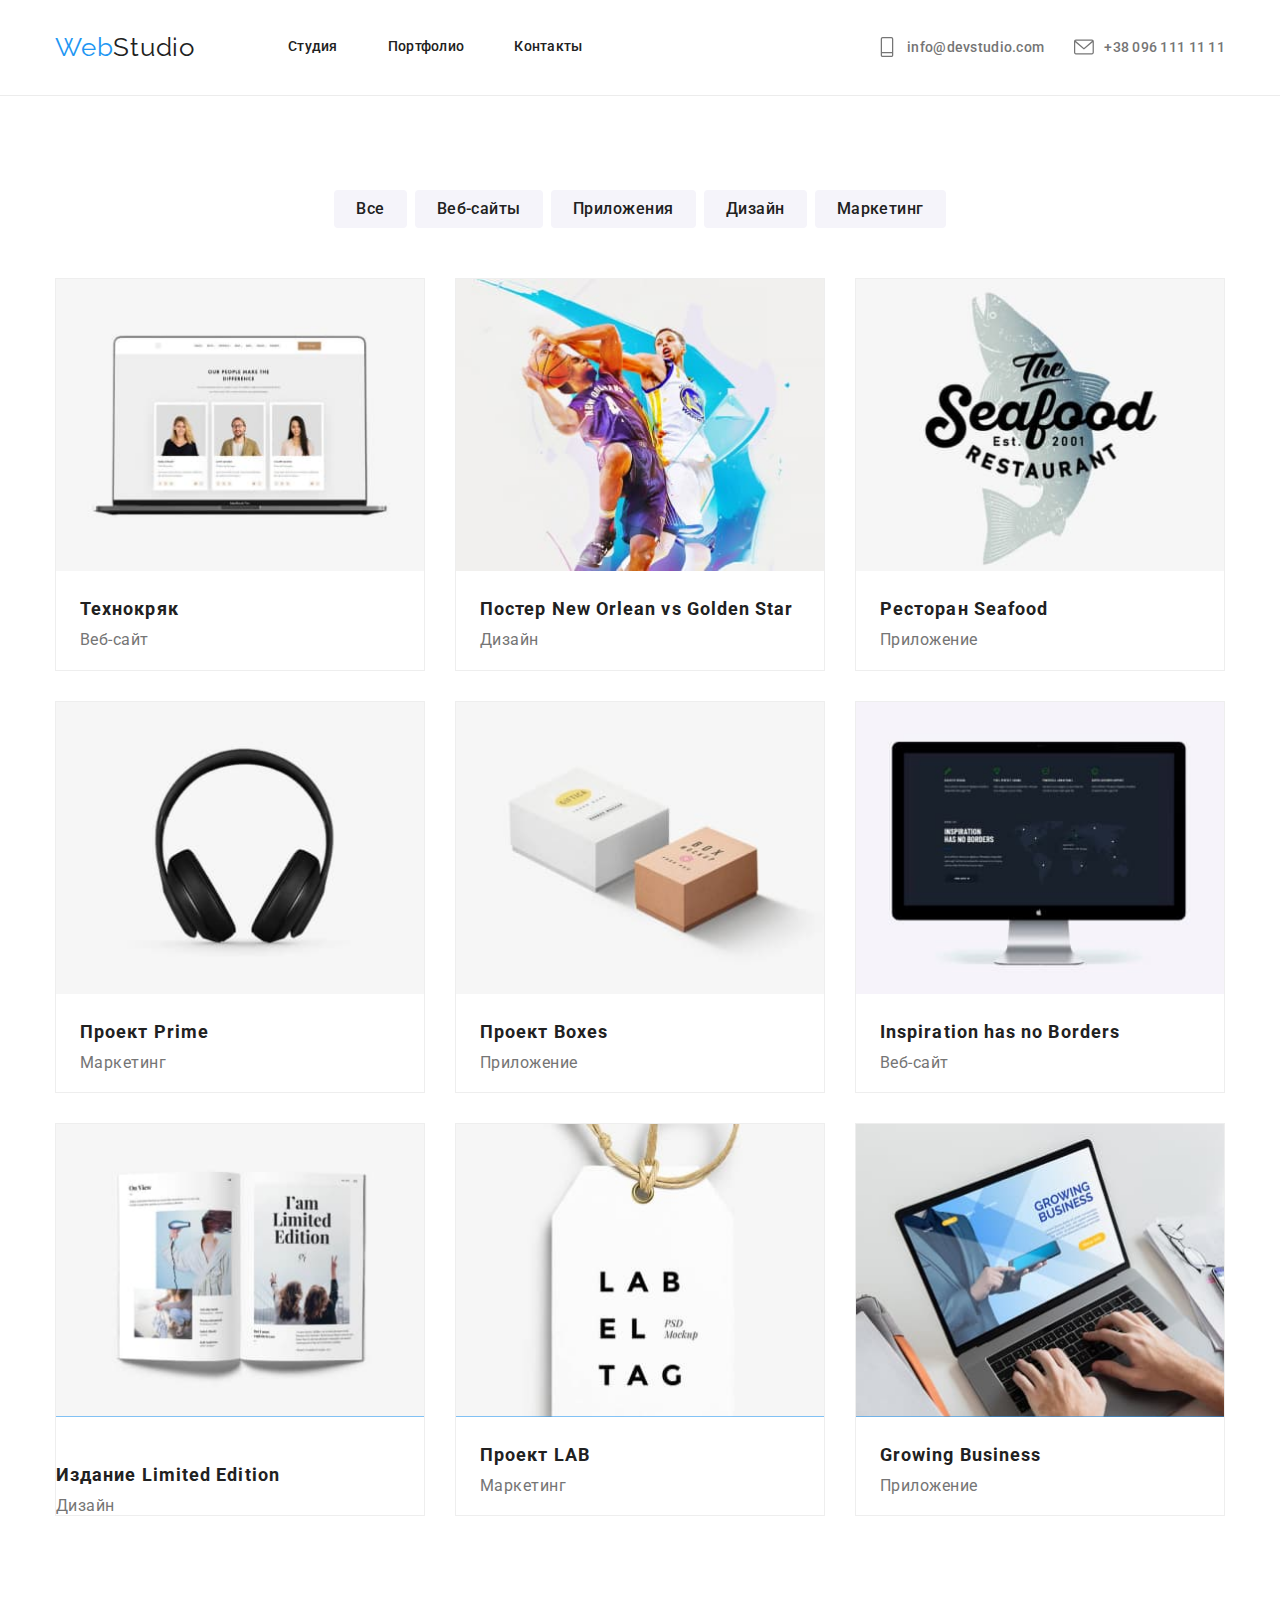
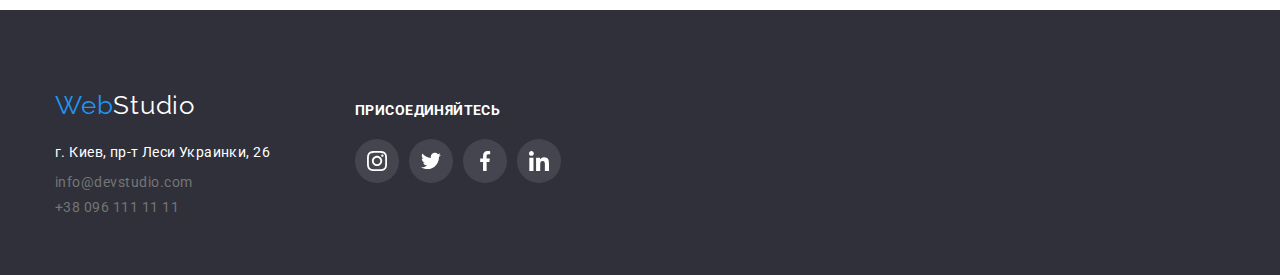
==== portfolio.html @ 508f3e8d "исправляет косяк" ====
<!DOCTYPE html>
<html lang="ru">
  <head>
    <meta charset="UTF-8" />
    <meta name="viewport" content="width=device-width, initial-scale=1.0" />
    <title>Portfolio</title>
    <link
      href="https://fonts.googleapis.com/css2?family=Raleway:wght@700&family=Roboto:wght@400;500;700;900&display=swap"
      rel="stylesheet"
    />
    <link
      rel="stylesheet"
      href="https://cdnjs.cloudflare.com/ajax/libs/modern-normalize/1.0.0/modern-normalize.min.css"
    />

    <link rel="stylesheet" href="./css/styles.css" />
  </head>
  <body>
    <header class="header">
      <div class="container">
        <div class="header-flex">
          <nav class="nav">
            <a href="index.html" class="logo nav-item"><span class="accent">Web</span>Studio</a>
            <ul class="nav-item">
              <li class="nav-link current"><a href="index.html">Студия</a></li>
              <li class="nav-link"><a href="portfolio.html">Портфолио</a></li>
              <li class="nav-link"><a href="">Контакты</a></li>
            </ul>
          </nav>
          <ul class="contacts">
            <li class="contacts-item">
              <svg class="contacts-svg">
                <use href="./images/sprite.svg#icon-phone-icon"></use>
              </svg>
              <a href="mailto:info@devstudio.com">info@devstudio.com</a>
            </li>
            <li class="contacts-item">
              <svg class="contacts-svg">
                <use href="./images/sprite.svg#icon-envelope-icon"></use>
              </svg>
              <a href="tel:+380961111111">+38 096 111 11 11</a>
            </li>
          </ul>
        </div>
      </div>
    </header>
    <main>
      <section class="gallery-sect">
        <div class="container">
          <h1 class="visually-hidden">Галлерея</h1>
          <div class="gallery-menu">
            <a href="#" class="gallery-btn">Все</a>
            <a href="#" class="gallery-btn">Веб-сайты</a>
            <a href="#" class="gallery-btn">Приложения</a>
            <a href="#" class="gallery-btn">Дизайн</a>
            <a href="#" class="gallery-btn">Маркетинг</a>
          </div>
          <ul class="gallery">
            <li class="gallery-item">
              <a href="#">
                <div class="overlay-box">
                  <img src="./images/technokryak.jpg" alt="" />
                  <p class="overlay">
                    Технокряк это современная площадка распространения коронавируса. Компании используют эту платформу
                    для цифрового шпионажа и атак на защищённые сервера конкурентов.
                  </p>
                </div>
                <div class="gallery-item-description">
                  <h2 class="title">Технокряк</h2>
                  <p class="description">Веб-сайт</p>
                </div>
              </a>
            </li>
            <li class="gallery-item">
              <a href="#">
                <div class="overlay-box">
                  <img src="./images/neworlean.jpg" alt="" />
                  <p class="overlay">
                    Технокряк это современная площадка распространения коронавируса. Компании используют эту платформу
                    для цифрового шпионажа и атак на защищённые сервера конкурентов.
                  </p>
                </div>
                <div class="gallery-item-description">
                  <h2 class="title">Постер New Orlean vs Golden Star</h2>
                  <p>Дизайн</p>
                </div>
              </a>
            </li>
            <li class="gallery-item">
              <a href="#">
                <div class="overlay-box">
                  <img src="./images/seafood.jpg" alt="" />
                  <p class="overlay">
                    Технокряк это современная площадка распространения коронавируса. Компании используют эту платформу
                    для цифрового шпионажа и атак на защищённые сервера конкурентов.
                  </p>
                </div>
                <div class="gallery-item-description">
                  <h2 class="title">Ресторан Seafood</h2>
                  <p>Приложение</p>
                </div>
              </a>
            </li>
            <li class="gallery-item">
              <a href="#">
                <div class="overlay-box">
                  <img src="./images/prime.jpg" alt="" />
                  <p class="overlay">
                    Технокряк это современная площадка распространения коронавируса. Компании используют эту платформу
                    для цифрового шпионажа и атак на защищённые сервера конкурентов.
                  </p>
                </div>

                <div class="gallery-item-description">
                  <h2 class="title">Проект Prime</h2>
                  <p>Маркетинг</p>
                </div>
              </a>
            </li>
            <li class="gallery-item">
              <a href="#">
                <div class="overlay-box">
                  <img src="./images/boxes.jpg" alt="" />
                  <p class="overlay">
                    Технокряк это современная площадка распространения коронавируса. Компании используют эту платформу
                    для цифрового шпионажа и атак на защищённые сервера конкурентов.
                  </p>
                </div>
                <div class="gallery-item-description">
                  <h2 class="title">Проект Boxes</h2>
                  <p>Приложение</p>
                </div>
              </a>
            </li>
            <li class="gallery-item">
              <a href="#">
                <div class="overlay-box">
                  <img src="./images/inspiration.jpg" alt="" />
                  <p class="overlay">
                    Технокряк это современная площадка распространения коронавируса. Компании используют эту платформу
                    для цифрового шпионажа и атак на защищённые сервера конкурентов.
                  </p>
                </div>

                <div class="gallery-item-description">
                  <h2 class="title">Inspiration has no Borders</h2>
                  <p>Веб-сайт</p>
                </div>
              </a>
            </li>
            <li class="gallery-item">
              <a href="#">
                <div class="overlay-box">
                  <img src="./images/limitededition.jpg" alt="" />
                  <p class="overlay">
                    Технокряк это современная площадка распространения коронавируса. Компании используют эту платформу
                    для цифрового шпионажа и атак на защищённые сервера конкурентов.
                  </p>
                </div>
                <p class="gallery-item-description">
                  <h2 class="title">Издание Limited Edition</h2>
                  <p>Дизайн</p>
                </p>
              </a>
            </li>
            <li class="gallery-item">
              <a href="#">
                <div class="overlay-box">
                  <img src="./images/lab.jpg" alt="" />
                  <p class="overlay">
                    Технокряк это современная площадка распространения коронавируса. Компании используют эту платформу
                    для цифрового шпионажа и атак на защищённые сервера конкурентов.
                  </p>
                </div>
                <div class="gallery-item-description">
                  <h2 class="title">Проект LAB</h2>
                  <p>Маркетинг</p>
                </div>
              </a>
            </li>
            <li class="gallery-item">
              <a href="#">
                <div class="overlay-box">
                  <img src="./images/growing.jpg" alt="" />
                  <p class="overlay">
                    Технокряк это современная площадка распространения коронавируса. Компании используют эту платформу
                    для цифрового шпионажа и атак на защищённые сервера конкурентов.
                  </p>
                </div>

                <div class="gallery-item-description">
                  <h2 class="title">Growing Business</h2>
                  <p>Приложение</p>
                </div>
              </a>
            </li>
          </ul>
        </div>
      </section>
    </main>
    <footer class="footer">
      <div class="container">
        <div class="footer-section address">
          <a href="index.html" class="logo-footer"><span class="accent">Web</span>Studio</a>
          <ul>
            <li class="address-item">
              <a href="https://goo.gl/maps/ueYiK2Zo3x6W52Rv5" class="maps">г. Киев, пр-т Леси Украинки, 26</a>
            </li>
            <li class="address-item">
              <a href="mailto:info@devstudio.com" class="address-link">info@devstudio.com</a>
            </li>
            <li class="address-item">
              <a href="tel:+380961111111" class="address-link">+38 096 111 11 11</a>
            </li>
          </ul>
        </div>
        <div class="footer-section socials">
          <p class="call-text">Присоединяйтесь</p>
          <ul class="socials-list">
            <li class="social-item">
              <a href="https://www.instagram.com/" class="social-link" target="blank">
                <svg class="social-svg">
                  <use href="./images/sprite.svg#icon-instagram"></use>
                </svg>
              </a>
            </li>
            <li class="social-item">
              <a href="https://twitter.com/" class="social-link" target="blank">
                <svg class="social-svg">
                  <use href="./images/sprite.svg#icon-twitter"></use>
                </svg>
              </a>
            </li>
            <li class="social-item">
              <a href="https://www.facebook.com/" class="social-link" target="blank">
                <svg class="social-svg">
                  <use href="./images/sprite.svg#icon-facebook"></use>
                </svg>
              </a>
            </li>
            <li class="social-item">
              <a href="https://www.linkedin.com/" class="social-link" target="blank">
                <svg class="social-svg">
                  <use href="./images/sprite.svg#icon-linkedin"></use>
                </svg>
              </a>
            </li>
          </ul>
        </div>
      </div>
    </footer>
  </body>
</html>
---- css/styles.css ----
:root {
  --primary-text-color: #757575;
  --title-text-color: #212121;
  --accent-color: #2196f3;
  --primary-white-color: #ffffff;
  --secondary-grey-color: #f5f4fa;
  --background-color: #2f303a;
  --main-font: Roboto, sans-serif;
  --main-fill-color: #afb1b8;
}
html {
  box-sizing: border-box;
  margin: 0;
  padding: 0;
}

*,
*::before,
*::after {
  box-sizing: border-box;
  margin: 0;
  padding: 0;
}

img {
  display: block;
  max-width: 100%;
  height: auto;
}

body {
  background-color: var(--primary-white-color);
  color: var(--primary-text-color);
  font-family: Roboto, sans-serif;
  letter-spacing: 0.03em;
  margin: 0;
}

ul {
  list-style: none;
  margin: 0;
  padding: 0;
}

h1,
h2,
h3,
h4,
h5,
h6 {
  margin: 0;
}

a {
  text-decoration: none;
  color: inherit;
}

button {
  cursor: pointer;
}

address {
  font-style: normal;
}

.visually-hidden {
  position: absolute !important;
  clip: rect(1px 1px 1px 1px); /* IE6, IE7 */
  clip: rect(1px, 1px, 1px, 1px);
  padding: 0 !important;
  border: 0 !important;
  height: 1px !important;
  width: 1px !important;
  overflow: hidden;
}
/* --- CONTAINER --- */

.container {
  width: 1200px;
  padding-left: 15px;
  padding-right: 15px;
  margin-right: auto;
  margin-left: auto;
  /* outline: 2px solid grey; */
}

/* --- HEADER --- */
.header {
  display: flex;
  padding: 32px 0;
  background-color: var(--primary-white-color);
  border-bottom: 1px solid #ececec;
}
.header-flex {
  display: flex;
  align-items: center;
  justify-content: space-between;
}
.nav {
  display: flex;
  align-items: center;
}

.nav-item {
  margin: 0;
  display: flex;
}

.logo {
  color: #212121;
  font-family: Raleway, sans-serif;
  font-size: 26px;
  line-height: 1.19;
  letter-spacing: 0.03em;
  text-decoration: none;
  margin-right: 93px;
}

.accent {
  color: var(--accent-color);
}

.nav-link {
  color: var(--title-text-color);
  font-family: inherit;
  font-weight: 500;
  font-size: 14px;
  line-height: 1.14;
  letter-spacing: 0.02em;
  display: flex;
}

.nav-link:hover,
.nav-link:focus {
  color: var(--accent-color);
}

.nav-link:not(:last-child) {
  margin-right: 50px;
}

.nav-link::after {
  content: "";
  background-color: var(--accent-color);
  width: 100%;
  height: 4px;
}

.contacts {
  margin: 0;
  display: flex;
  align-items: center;
}

.contacts-item {
  color: var(--primary-text-color);
  font-weight: 500;
  font-size: 14px;
  line-height: 16px;
  letter-spacing: 0.02em;
  text-decoration: none;
  display: flex;
  align-items: center;
}

.contacts-item:hover,
.contacts-item:focus {
  color: var(--accent-color);
}

.contacts-item:not(:last-child) {
  margin-right: 30px;
}

.contacts-svg {
  width: 20px;
  height: 20px;
  fill: var(--primary-text-color);
  margin-right: 10px;
}
.contacts-item:hover .contacts-svg,
.contacts-item:focus .contacts-svg {
  fill: var(--accent-color);
}

/* HEADER END */

/* --- SECTION --- */

.section {
  max-width: 1600px;
  margin-left: auto;
  margin-right: auto;
}

.section-title {
  color: var(--title-text-color);
  font-weight: 700;
  font-size: 36px;
  line-height: 1.17;
  text-align: center;
  letter-spacing: 0.03em;
  margin-bottom: 50px;
}

/* --- HERO SECTION --- */

.modal-button {
  font-family: var(--main-font);
  background-color: var(--accent-color);
  font-weight: 500;
  font-size: 16px;
  line-height: 1.87;
  letter-spacing: 0.06em;
  border-radius: 4px;
  padding: 10px 32px;
  border: 1px solid transparent;
  min-width: 200px;
  height: 50px;
}

.button-text {
  color: var(--primary-white-color);
  text-align: center;

  /* padding: 10px 32px; */
}

.modal-button:hover,
.modal-button:focus {
  color: var(--accent-color);
  opacity: 0.7;
}

.button-text:hover,
.button-text:focus {
  color: var(--primary-white-color);
}

.hero {
  display: flex;
  text-align: center;
  justify-content: center;
  height: 600px;
  background-color: var(--background-color);
  background-image: linear-gradient(to right, rgba(47, 48, 58, 0.8), rgba(47, 48, 58, 0.8)), url(../images/hero-img.jpg);
  background-repeat: no-repeat;
  background-position: center;
  background-size: cover;
  max-width: 1600px;
  margin-right: auto;
  margin-left: auto;
}

.hero-content {
  max-width: 696px;
  text-align: center;
  margin: auto;
}

.hero-title {
  margin: 0;
  color: var(--primary-white-color);
  font-weight: 900;
  font-size: 44px;
  line-height: 1.36;
  letter-spacing: 0.06em;
  text-transform: uppercase;
  margin-bottom: 30px;
}

/* --- FEATURES --- */
.features {
  padding-top: 94px;
}

.features-list {
  display: flex;
  margin: -15px;
  padding: 0;
}

.features-item {
  width: 270px;
  margin: 15px;
}

.features-item:before {
  display: block;
  content: "";
  height: 120px;
  width: 100%;
  /* outline: 1px solid #2196f3; */
  margin-bottom: 30px;
  background-color: var(--secondary-grey-color);
  border-radius: 4px;
  background-image: url();
  background-size: contain;
  background-repeat: no-repeat;
  /* background-position: center; */
}

.antenna-icon:before {
  background-image: url(../images/antenna.svg);
  background-position: 100px 25px;
}

.clock-icon:before {
  background-image: url(../images/clock.svg);
  background-position: 100px 25px;
}

.diagram-icon:before {
  background-image: url(../images/diagram.svg);
  background-position: 100px 25px;
}

.astronaut-icon:before {
  background-image: url(../images/astronaut.svg);
  background-position: 100px 25px;
}

.features-title {
  color: var(--title-text-color);
  font-weight: 700;
  font-size: 14px;
  line-height: 1.14;
  letter-spacing: 0.03em;
  text-transform: uppercase;
  margin-bottom: 10px;
}

.features-text {
  color: var(--primary-text-color);
  font-size: 14px;
  line-height: 1.71;
  letter-spacing: 0.03em;
  margin: 0;
}

/* --- WORK EXAMPLES --- */

.work-sect {
  padding: 94px 0;
}

.work-examples {
  margin: 0;
  display: flex;
  align-items: center;
  margin: -15px;
  padding: 0;
}

.example-item {
  width: 370px;
  margin: 15px;
}

/* ----- TEAM ----- */

.team-sect {
  background-color: var(--secondary-grey-color);

  padding: 94px 0;
}

.team-cards {
  margin: 0;
  display: flex;
  margin: -15px;
  padding: 0;
}

.team-card {
  width: 270px;
  margin: 15px;
  background: var(--primary-white-color);
  box-shadow: 0px 1px 3px rgba(0, 0, 0, 0.12), 0px 1px 1px rgba(0, 0, 0, 0.14), 0px 2px 1px rgba(0, 0, 0, 0.2);
  border-radius: 0px 0px 4px 4px;
}

.card-title {
  color: var(--title-text-color);
  font-weight: 500;
  font-size: 16px;
  line-height: 1.19;
  letter-spacing: 0.03em;
  text-align: center;
  margin-bottom: 10px;
}

.card-description {
  color: var(--primary-text-color);
  font-weight: 400;
  font-size: 16px;
  line-height: 1.19;
  letter-spacing: 0.03em;
  text-align: center;
  margin-bottom: 16px;
}

.card-content {
  padding: 30px 0;
}

.socials-list {
  display: flex;
  justify-content: center;
  align-items: center;
}

.social-link {
  width: 44px;
  height: 44px;
  border-radius: 50%;
  display: flex;
  justify-content: center;
  align-items: center;
}

.social-item:not(:last-child):not(:last-child) {
  margin-right: 10px;
}

.social-svg {
  width: 20px;
  height: 20px;
  fill: var(--main-fill-color);
}
.social-link:hover,
.social-link:focus {
  background-color: var(--accent-color);
}

.social-link:hover .social-svg,
.social-link:focus .social-svg {
  fill: var(--primary-white-color);
}
/* ----- TEAM END ----- */

/* ----- CLIENTS ----- */
.clients-sect {
  padding: 94px 0;
}

.client-list {
  display: flex;
  justify-content: center;
  align-items: center;
}
.list-item {
  border: 1px solid #afb1b8;
  border-radius: 4px;
  width: 170px;
  height: 90px;
  display: flex;
  align-items: center;
  justify-content: center;
}

.list-item:not(:last-child) {
  margin-right: 30px;
}

.list-item:hover,
.list-item:focus {
  border-color: var(--accent-color);
}

.logo-svg {
  width: 50px;
  height: 50px;
  fill: var(--main-fill-color);
}

.list-item:hover .logo-svg,
.list-item:focus .logo-svg {
  fill: var(--accent-color);
}
/* ----- CLIENTS END ----- */

/* --- FOOTER --- */

.footer {
  background-color: var(--background-color);
  padding-top: 60px;
  padding-bottom: 60px;
}

.footer .container {
  display: flex;
  align-items: center;
}

.footer .footer-section {
  width: 270px;
  margin-right: 30px;
}

.address {
  font-size: 14px;
  margin-top: 20px;
}

.address-item:not(:last-child) {
  margin-bottom: 9px;
}

.maps {
  font-weight: 400;
  color: var(--primary-white-color);
  font-size: 14px;
  line-height: 1.71;
  letter-spacing: 0.03em;
}

.address-link:hover,
.address-link:focus {
  color: var(--accent-color);
}
.logo-footer {
  color: var(--primary-white-color);
  font-family: Raleway, sans-serif;
  font-size: 26px;
  line-height: 1.19;
  letter-spacing: 0.03em;
  text-decoration: none;
  display: block;
  margin-bottom: 20px;
}

.call-text {
  font-weight: 700;
  font-size: 14px;
  line-height: 1.14;
  letter-spacing: 0.03em;
  text-transform: uppercase;
  color: var(--primary-white-color);
  margin-bottom: 20px;
}

.footer .socials-list {
  align-items: baseline;
  justify-content: flex-start;
}

.footer .social-item:not(:last-child) {
  margin-right: 10px;
}

.footer .social-link {
  display: flex;
}

.footer .social-link {
  background-color: rgba(255, 255, 255, 0.1);
}
.footer .social-link:hover {
  background-color: var(--accent-color);
}

.footer .social-svg {
  fill: var(--primary-white-color);
}
/* ----- FOOTER END ----- */

/* --- GALLERY --- */

.gallery-menu {
  display: flex;
  justify-content: center;
  margin-bottom: 50px;
}

.gallery-menu .gallery-btn {
  background: #f5f4fa;
  border-radius: 4px;
  padding: 6px 22px;
  font-weight: 500;
  font-size: 16px;
  line-height: 1.62;
  text-align: center;
  letter-spacing: 0.03em;
  color: var(--title-text-color);
}
.gallery-btn:hover,
.gallery-btn:focus {
  color: var(--primary-white-color);
  background-color: var(--accent-color);
}

.gallery-btn:not(:last-child) {
  margin-right: 8px;
}

.gallery {
  display: flex;
  flex-wrap: wrap;
}

.gallery-sect {
  padding-top: 94px;
  padding-bottom: 94px;
}

.gallery-item {
  width: calc((100% - 60px) / 3);
  /* text-align: center; */
  /* margin-right: 15px; */
  border: 1px solid #eeeeee;
  display: block;
  overflow: hidden;
  position: relative;
}

.gallery-item:hover,
.gallery-item:focus {
  box-shadow: 0px 1px 1px rgba(0, 0, 0, 0.12), 0px 4px 4px rgba(0, 0, 0, 0.06), 1px 4px 6px rgba(0, 0, 0, 0.16);
}

.gallery-item:not(:nth-last-child(-n + 3)) {
  margin-bottom: 30px;
}

.gallery-item:not(:nth-child(3n)) {
  margin-right: 30px;
}

.gallery-item .title {
  font-size: 18px;
  line-height: 2;
  letter-spacing: 0.06em;
  color: #212121;
  margin-bottom: 4px;
}

.gallery-item-description {
  padding: 20px 24px;
}

.gallery-item:hover .overlay {
  transform: translatex(0);
}

.overlay-box {
  overflow: hidden;
  position: relative;
}

.overlay {
  position: absolute;
  top: 0;
  left: 0;
  width: 100%;
  height: 100%;
  background-color: rgba(33, 150, 243, 0.9);
  color: var(--primary-white-color);
  font-size: 18px;
  padding: 63px 24px;
  line-height: 1.56;
  letter-spacing: 0.03em;

  transform: translatey(100%);
  transition: transform 500ms ease;
}
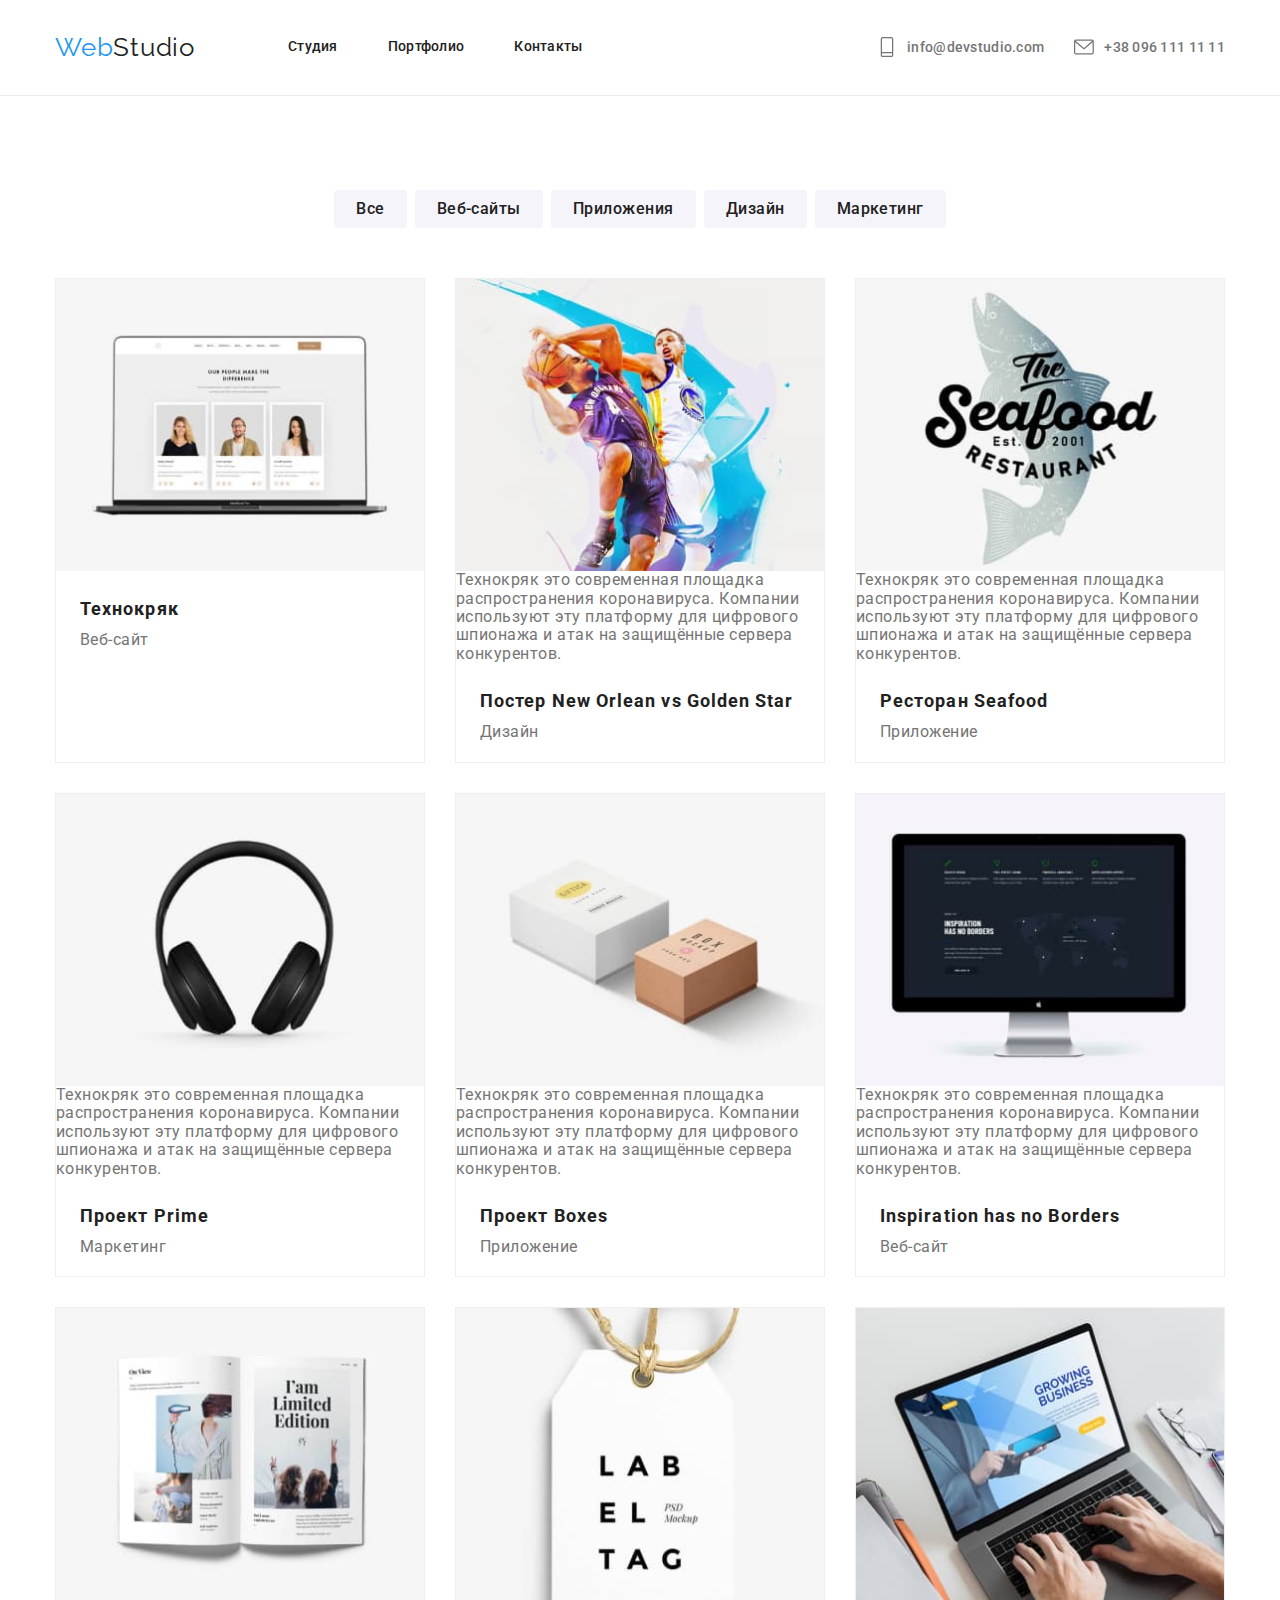
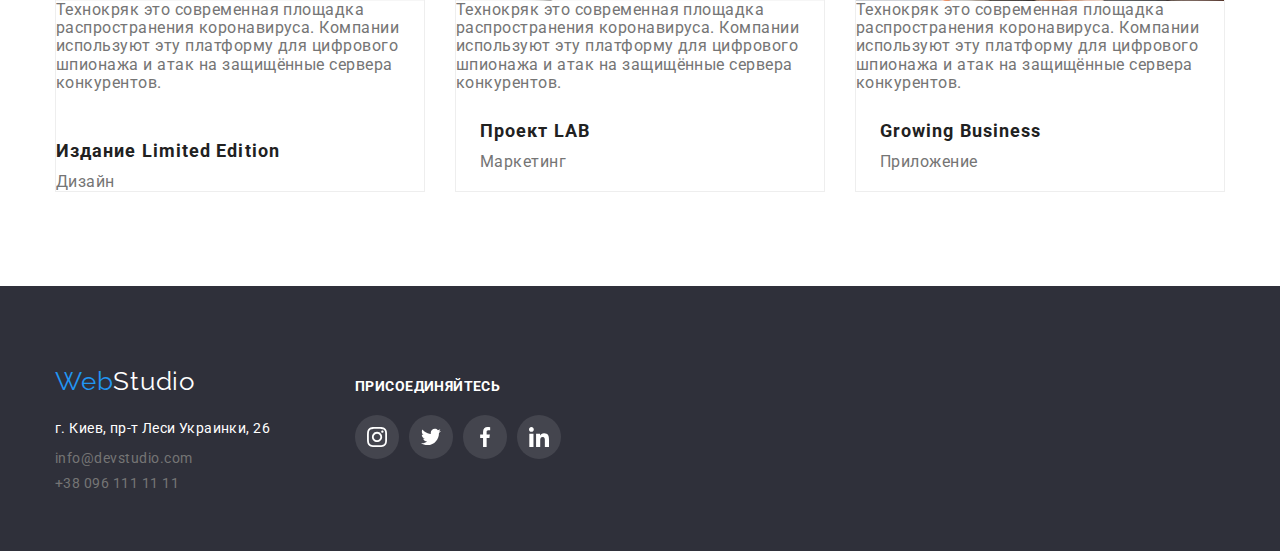
==== commit af35cd41: "секция "чем мы занимаемся"" ====
--- a/portfolio.html
+++ b/portfolio.html
@@ -59,8 +59,8 @@
             <li class="gallery-item">
               <a href="#">
                 <div class="overlay-box">
-                  <img src="./images/technokryak.jpg" alt="" />
-                  <p class="overlay">
+                  <img src="./images/technokryak.jpg" width="370" height="294" alt="" />
+                  <p class="overlay-text">
                     Технокряк это современная площадка распространения коронавируса. Компании используют эту платформу
                     для цифрового шпионажа и атак на защищённые сервера конкурентов.
                   </p>
@@ -74,7 +74,7 @@
             <li class="gallery-item">
               <a href="#">
                 <div class="overlay-box">
-                  <img src="./images/neworlean.jpg" alt="" />
+                  <img src="./images/neworlean.jpg" width="370" height="294" alt="" />
                   <p class="overlay">
                     Технокряк это современная площадка распространения коронавируса. Компании используют эту платформу
                     для цифрового шпионажа и атак на защищённые сервера конкурентов.
@@ -89,7 +89,7 @@
             <li class="gallery-item">
               <a href="#">
                 <div class="overlay-box">
-                  <img src="./images/seafood.jpg" alt="" />
+                  <img src="./images/seafood.jpg" width="370" height="294" alt="" />
                   <p class="overlay">
                     Технокряк это современная площадка распространения коронавируса. Компании используют эту платформу
                     для цифрового шпионажа и атак на защищённые сервера конкурентов.
@@ -104,7 +104,7 @@
             <li class="gallery-item">
               <a href="#">
                 <div class="overlay-box">
-                  <img src="./images/prime.jpg" alt="" />
+                  <img src="./images/prime.jpg" width="370" height="294" alt="" />
                   <p class="overlay">
                     Технокряк это современная площадка распространения коронавируса. Компании используют эту платформу
                     для цифрового шпионажа и атак на защищённые сервера конкурентов.
@@ -120,7 +120,7 @@
             <li class="gallery-item">
               <a href="#">
                 <div class="overlay-box">
-                  <img src="./images/boxes.jpg" alt="" />
+                  <img src="./images/boxes.jpg" width="370" height="294" alt="" />
                   <p class="overlay">
                     Технокряк это современная площадка распространения коронавируса. Компании используют эту платформу
                     для цифрового шпионажа и атак на защищённые сервера конкурентов.
@@ -135,7 +135,7 @@
             <li class="gallery-item">
               <a href="#">
                 <div class="overlay-box">
-                  <img src="./images/inspiration.jpg" alt="" />
+                  <img src="./images/inspiration.jpg" width="370" height="294" alt="" />
                   <p class="overlay">
                     Технокряк это современная площадка распространения коронавируса. Компании используют эту платформу
                     для цифрового шпионажа и атак на защищённые сервера конкурентов.
@@ -151,10 +151,10 @@
             <li class="gallery-item">
               <a href="#">
                 <div class="overlay-box">
-                  <img src="./images/limitededition.jpg" alt="" />
-                  <p class="overlay">
-                    Технокряк это современная площадка распространения коронавируса. Компании используют эту платформу
-                    для цифрового шпионажа и атак на защищённые сервера конкурентов.
+                  <img src="./images/limitededition.jpg" width="370" height="294" alt="" />
+                  <p class="overlay">
+                    Технокряк это современная площадка распространения коронавируса. Компании используют эту платформу
+                    для цифрового шпионажа и атак на защищённые сервера конкурентов. 
                   </p>
                 </div>
                 <p class="gallery-item-description">
@@ -166,7 +166,7 @@
             <li class="gallery-item">
               <a href="#">
                 <div class="overlay-box">
-                  <img src="./images/lab.jpg" alt="" />
+                  <img src="./images/lab.jpg" width="370" height="294" alt="" />
                   <p class="overlay">
                     Технокряк это современная площадка распространения коронавируса. Компании используют эту платформу
                     для цифрового шпионажа и атак на защищённые сервера конкурентов.
@@ -181,7 +181,7 @@
             <li class="gallery-item">
               <a href="#">
                 <div class="overlay-box">
-                  <img src="./images/growing.jpg" alt="" />
+                  <img src="./images/growing.jpg" width="370" height="294" alt="" />
                   <p class="overlay">
                     Технокряк это современная площадка распространения коронавируса. Компании используют эту платформу
                     для цифрового шпионажа и атак на защищённые сервера конкурентов.
--- a/css/styles.css
+++ b/css/styles.css
@@ -134,6 +134,7 @@
 .nav-link:hover,
 .nav-link:focus {
   color: var(--accent-color);
+  transition: transform 500ms ease;
 }
 
 .nav-link:not(:last-child) {
@@ -167,6 +168,7 @@
 .contacts-item:hover,
 .contacts-item:focus {
   color: var(--accent-color);
+  transition: transform 500ms ease;
 }
 
 .contacts-item:not(:last-child) {
@@ -206,7 +208,7 @@
 
 /* --- HERO SECTION --- */
 
-.modal-button {
+.modal-btn {
   font-family: var(--main-font);
   background-color: var(--accent-color);
   font-weight: 500;
@@ -227,11 +229,12 @@
   /* padding: 10px 32px; */
 }
 
-.modal-button:hover,
-.modal-button:focus {
+/* .modal-btn:hover,
+.modal-btn:focus {
   color: var(--accent-color);
   opacity: 0.7;
-}
+  transition: transform 500ms ease;
+} */
 
 .button-text:hover,
 .button-text:focus {
@@ -239,6 +242,7 @@
 }
 
 .hero {
+  /* position: relative; */
   display: flex;
   text-align: center;
   justify-content: center;
@@ -257,6 +261,7 @@
   max-width: 696px;
   text-align: center;
   margin: auto;
+  position: relative;
 }
 
 .hero-title {
@@ -358,6 +363,26 @@
   margin: 15px;
 }
 
+.work-sect .overlay-box {
+  position: relative;
+}
+
+.work-sect .overlay-text {
+  position: absolute;
+  font-weight: 700;
+  font-size: 14px;
+  line-height: 1.14;
+  text-align: center;
+  letter-spacing: 0.03em;
+  text-transform: uppercase;
+  color: var(--accent-color);
+  bottom: 0;
+  left: 0;
+  width: 100%;
+  height: 70px;
+  background-color: rgba(47, 48, 58, 0.8);
+  color: var(--primary-white-color);
+}
 /* ----- TEAM ----- */
 
 .team-sect {
@@ -432,6 +457,7 @@
 .social-link:hover,
 .social-link:focus {
   background-color: var(--accent-color);
+  transition: transform 500ms ease;
 }
 
 .social-link:hover .social-svg,
@@ -450,6 +476,7 @@
   justify-content: center;
   align-items: center;
 }
+
 .list-item {
   border: 1px solid #afb1b8;
   border-radius: 4px;
@@ -467,11 +494,10 @@
 .list-item:hover,
 .list-item:focus {
   border-color: var(--accent-color);
+  transition: transform 500ms ease;
 }
 
 .logo-svg {
-  width: 50px;
-  height: 50px;
   fill: var(--main-fill-color);
 }
 
@@ -519,7 +545,9 @@
 .address-link:hover,
 .address-link:focus {
   color: var(--accent-color);
-}
+  transition: transform 500ms ease;
+}
+
 .logo-footer {
   color: var(--primary-white-color);
   font-family: Raleway, sans-serif;
@@ -559,6 +587,7 @@
 }
 .footer .social-link:hover {
   background-color: var(--accent-color);
+  transition: transform 500ms ease;
 }
 
 .footer .social-svg {
@@ -589,6 +618,7 @@
 .gallery-btn:focus {
   color: var(--primary-white-color);
   background-color: var(--accent-color);
+  transition: transform 500ms ease;
 }
 
 .gallery-btn:not(:last-child) {
@@ -618,6 +648,7 @@
 .gallery-item:hover,
 .gallery-item:focus {
   box-shadow: 0px 1px 1px rgba(0, 0, 0, 0.12), 0px 4px 4px rgba(0, 0, 0, 0.06), 1px 4px 6px rgba(0, 0, 0, 0.16);
+  transition: transform 500ms ease;
 }
 
 .gallery-item:not(:nth-last-child(-n + 3)) {
@@ -644,12 +675,12 @@
   transform: translatex(0);
 }
 
-.overlay-box {
+.gallery .overlay-box {
   overflow: hidden;
   position: relative;
 }
 
-.overlay {
+.gallery .overlay-text {
   position: absolute;
   top: 0;
   left: 0;
@@ -665,3 +696,39 @@
   transform: translatey(100%);
   transition: transform 500ms ease;
 }
+
+.backdrop {
+  position: fixed;
+  top: 0;
+  left: 0;
+  width: 100%;
+  height: 100%;
+  background-color: rgba(0, 0, 0, 0.5);
+}
+
+.modal {
+  position: absolute;
+  left: 50%;
+  right: 50%;
+  top: 50%;
+  transform: translate(-50%, -50%);
+  width: 100%;
+  max-width: 528px;
+  background-color: var(--primary-white-color);
+  box-shadow: 0px 1px 3px rgba(0, 0, 0, 0.12), 0px 1px 1px rgba(0, 0, 0, 0.14), 0px 2px 1px rgba(0, 0, 0, 0.2);
+  border-radius: 4px;
+}
+
+.is-hidden {
+  opacity: 0;
+  visibility: hidden;
+  pointer-events: none;
+}
+
+.close-btn {
+  position: absolute;
+  /* right: 0; */
+  width: 30px;
+  right: 30px;
+  /* border-radius: 50%; */
+}
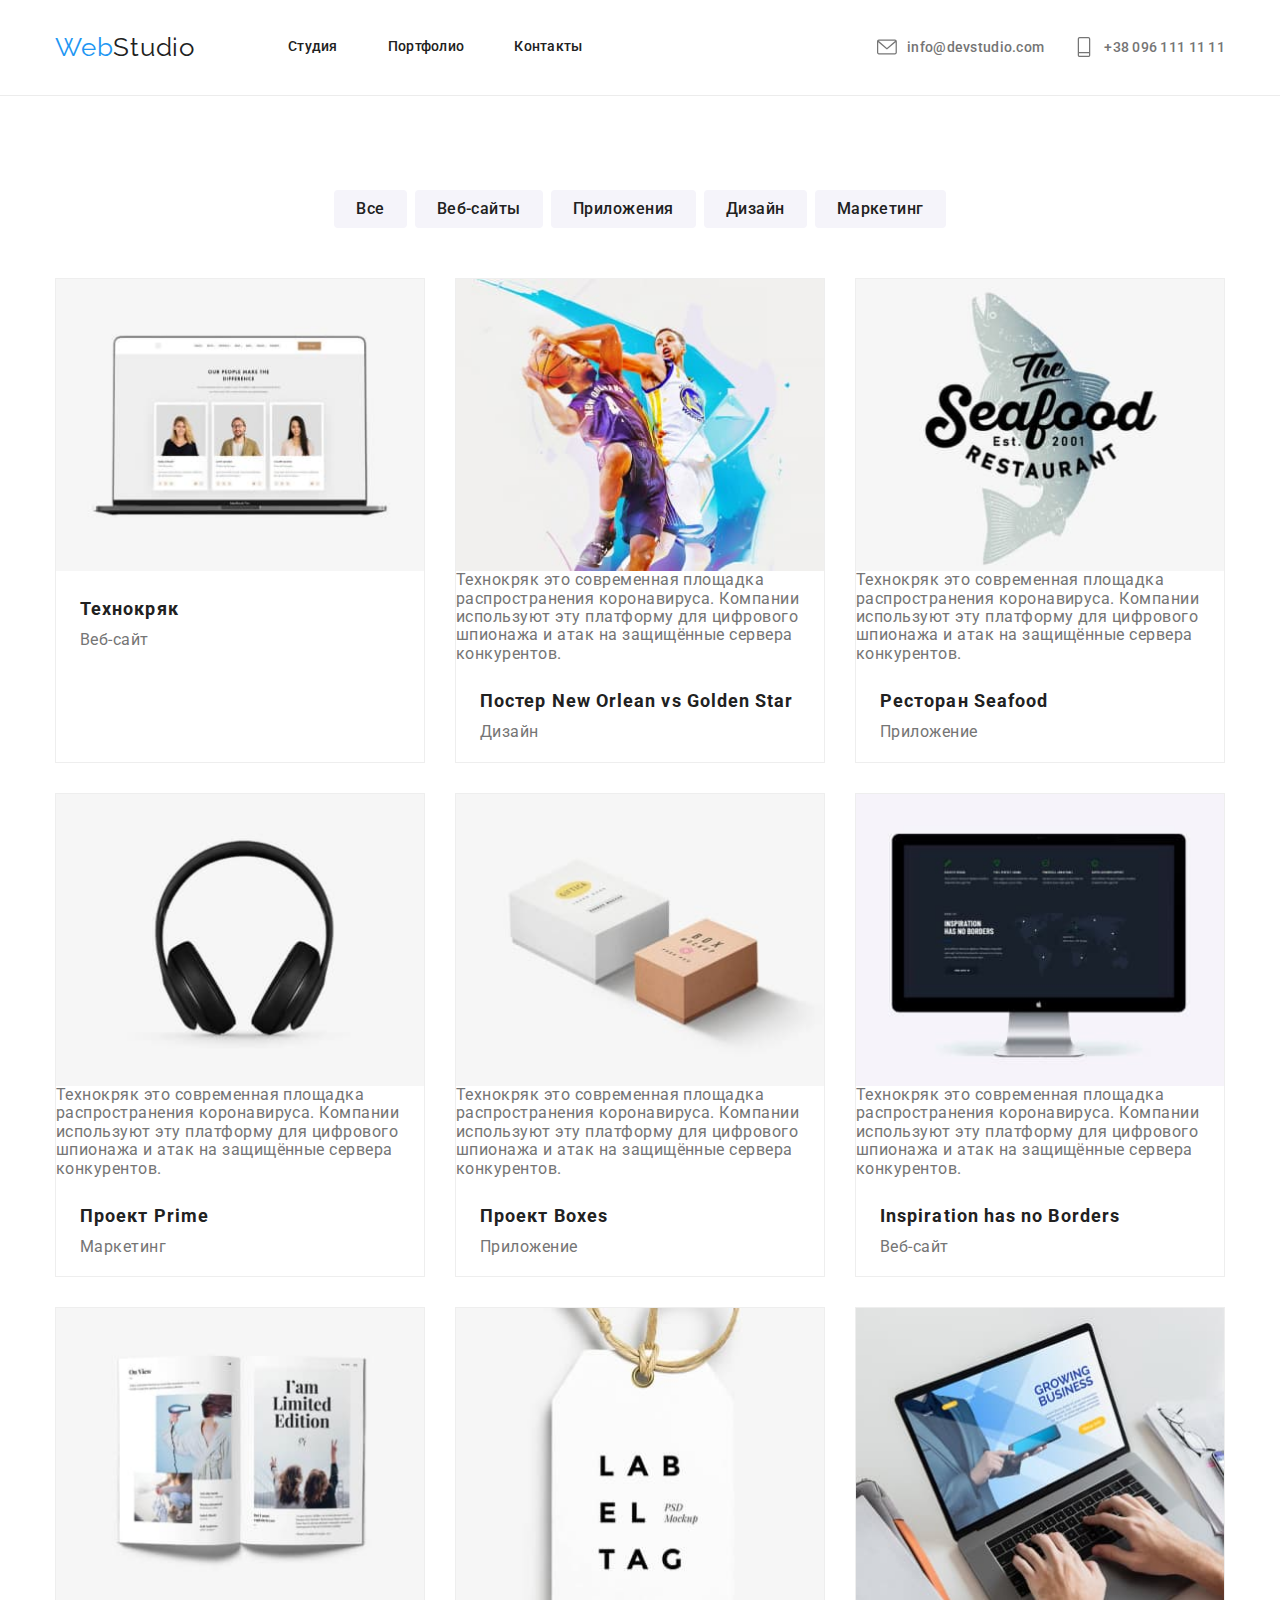
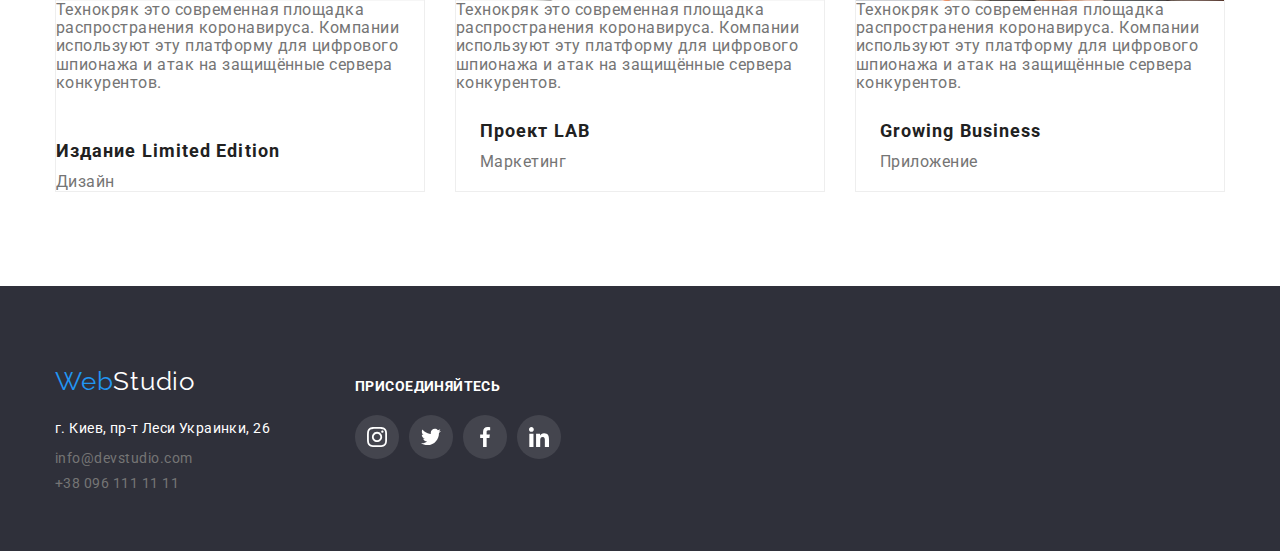
==== commit e83d9df1: "добавляет current" ====
--- a/portfolio.html
+++ b/portfolio.html
@@ -22,21 +22,21 @@
           <nav class="nav">
             <a href="index.html" class="logo nav-item"><span class="accent">Web</span>Studio</a>
             <ul class="nav-item">
-              <li class="nav-link current"><a href="index.html">Студия</a></li>
-              <li class="nav-link"><a href="portfolio.html">Портфолио</a></li>
+              <li class="nav-link"><a href="index.html">Студия</a></li>
+              <li class="nav-link current"><a href="portfolio.html">Портфолио</a></li>
               <li class="nav-link"><a href="">Контакты</a></li>
             </ul>
           </nav>
           <ul class="contacts">
             <li class="contacts-item">
               <svg class="contacts-svg">
-                <use href="./images/sprite.svg#icon-phone-icon"></use>
+                <use href="./images/sprite.svg#icon-envelope-icon"></use>
               </svg>
               <a href="mailto:info@devstudio.com">info@devstudio.com</a>
             </li>
             <li class="contacts-item">
               <svg class="contacts-svg">
-                <use href="./images/sprite.svg#icon-envelope-icon"></use>
+                <use href="./images/sprite.svg#icon-phone-icon"></use>
               </svg>
               <a href="tel:+380961111111">+38 096 111 11 11</a>
             </li>
--- a/css/styles.css
+++ b/css/styles.css
@@ -120,7 +120,9 @@
 .accent {
   color: var(--accent-color);
 }
-
+.current {
+  color: var(--accent-color);
+}
 .nav-link {
   color: var(--title-text-color);
   font-family: inherit;
@@ -382,6 +384,7 @@
   height: 70px;
   background-color: rgba(47, 48, 58, 0.8);
   color: var(--primary-white-color);
+  padding: 27px 0;
 }
 /* ----- TEAM ----- */
 
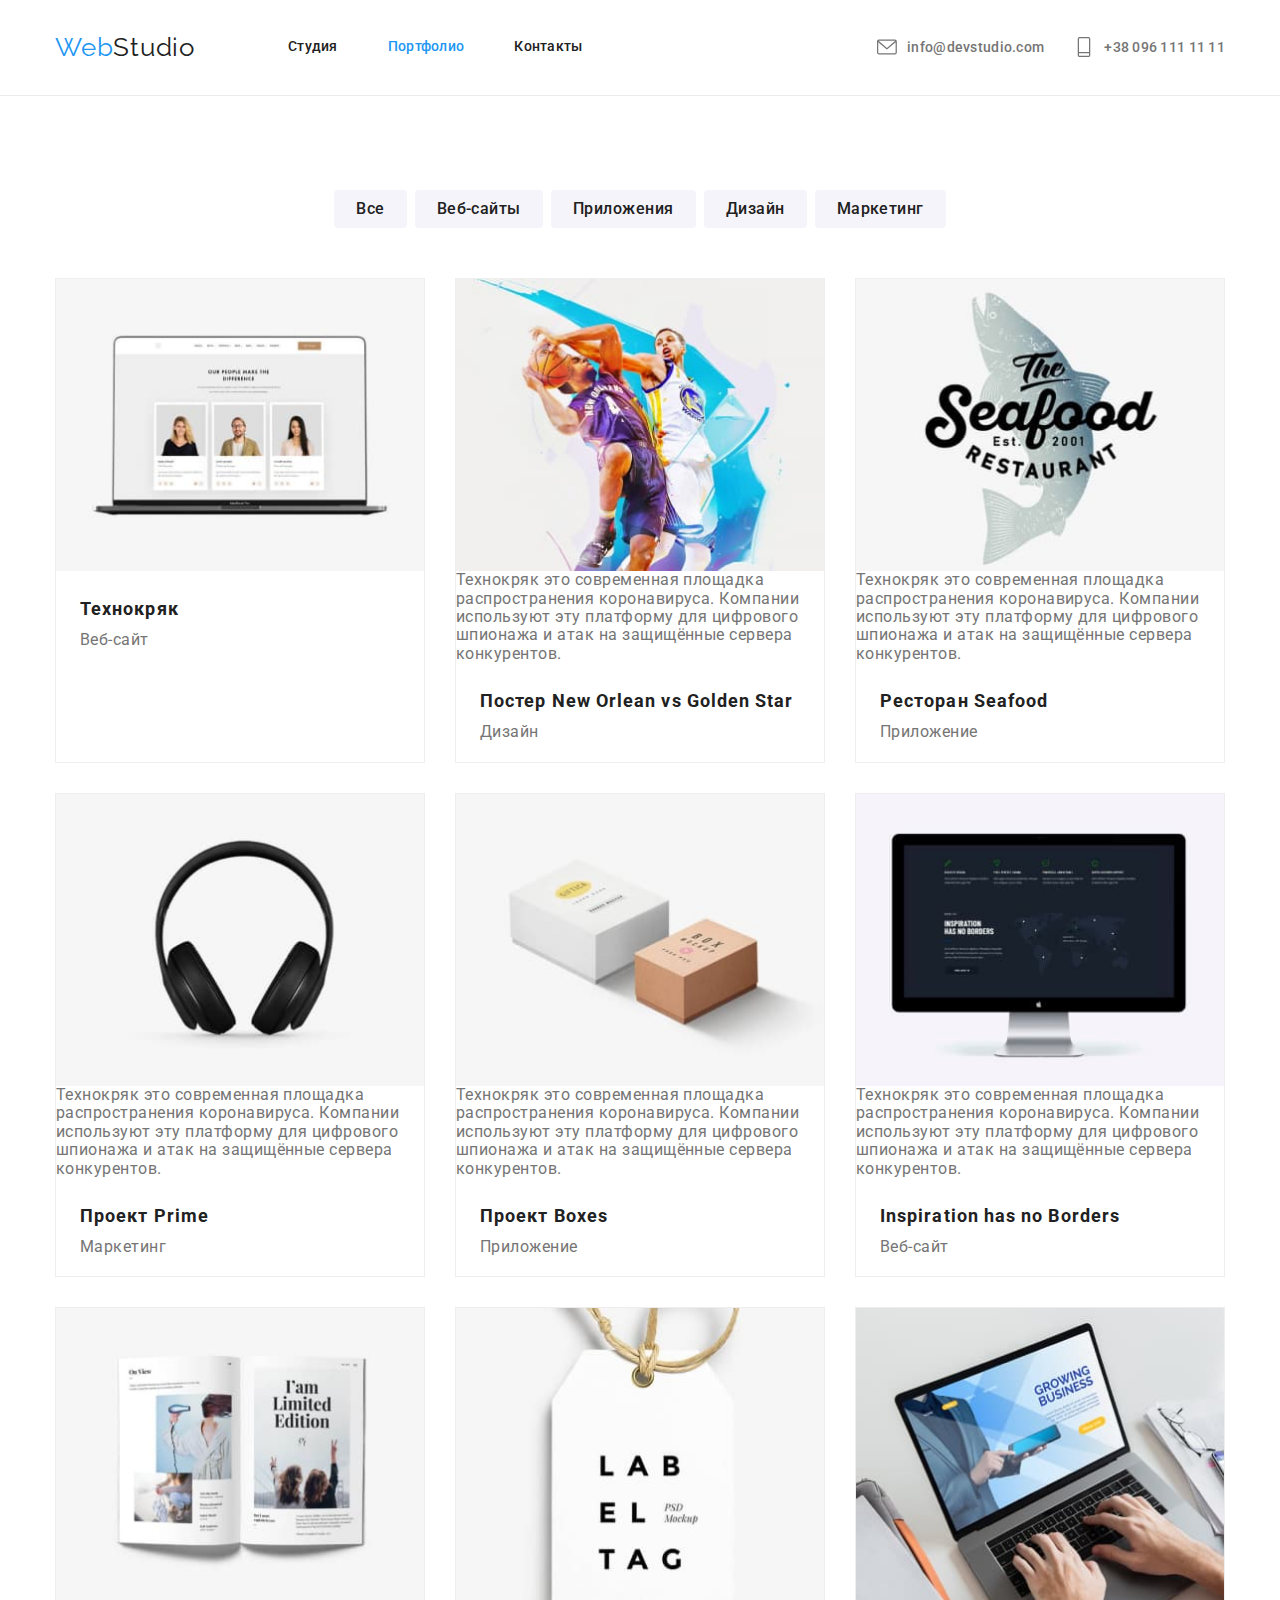
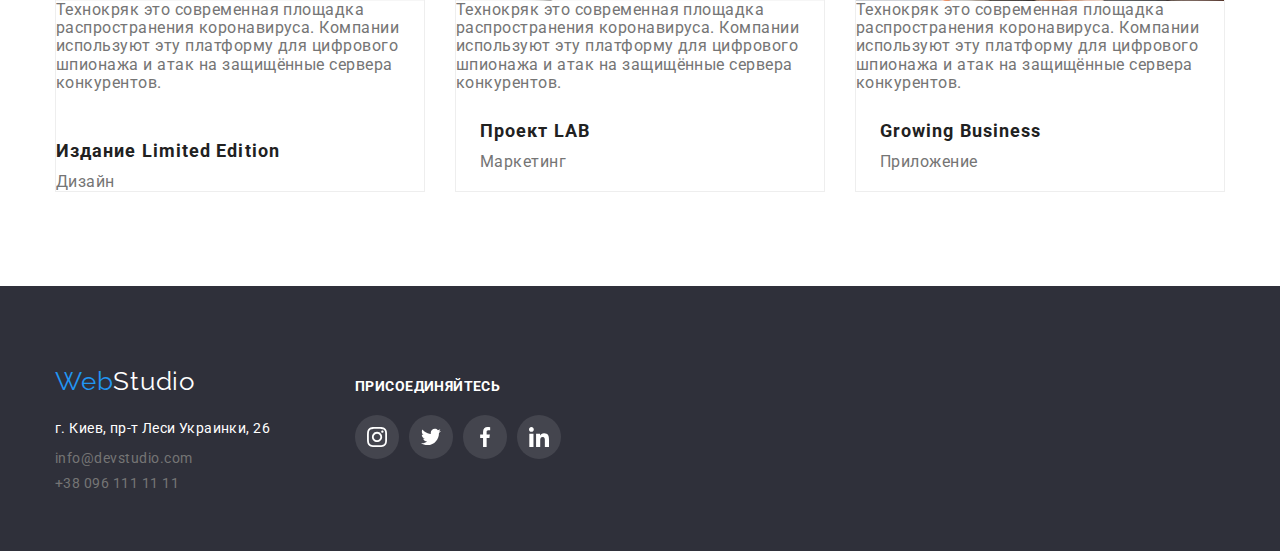
==== commit ee86a9fb: "current" ====
--- a/portfolio.html
+++ b/portfolio.html
@@ -23,7 +23,7 @@
             <a href="index.html" class="logo nav-item"><span class="accent">Web</span>Studio</a>
             <ul class="nav-item">
               <li class="nav-link"><a href="index.html">Студия</a></li>
-              <li class="nav-link current"><a href="portfolio.html">Портфолио</a></li>
+              <li class="nav-link"><a href="portfolio.html" class="current">Портфолио</a></li>
               <li class="nav-link"><a href="">Контакты</a></li>
             </ul>
           </nav>
--- a/css/styles.css
+++ b/css/styles.css
@@ -143,7 +143,7 @@
   margin-right: 50px;
 }
 
-.nav-link::after {
+.current::after {
   content: "";
   background-color: var(--accent-color);
   width: 100%;
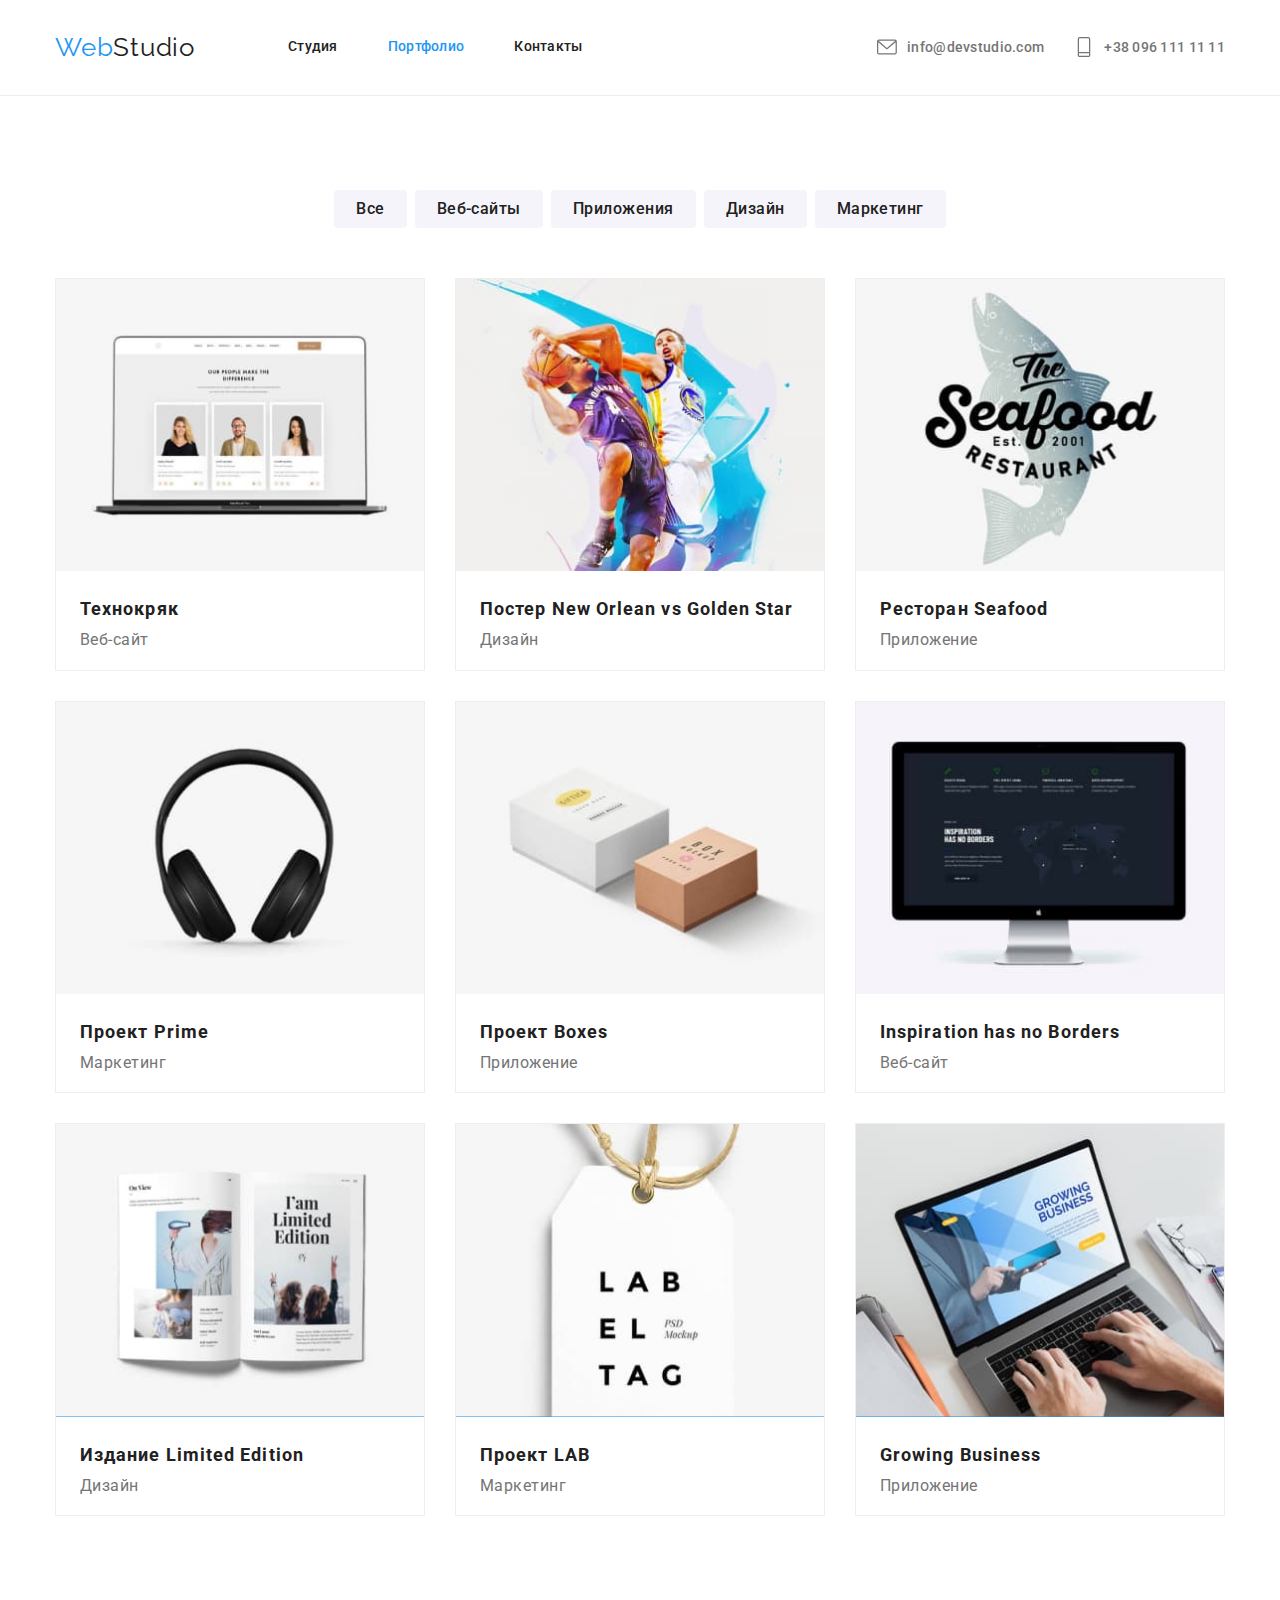
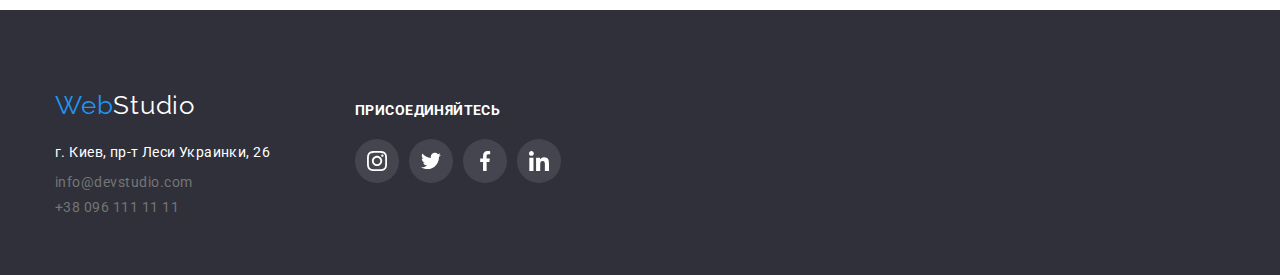
==== commit 2f19d1db: "исправляет свои поломки" ====
--- a/portfolio.html
+++ b/portfolio.html
@@ -59,11 +59,11 @@
             <li class="gallery-item">
               <a href="#">
                 <div class="overlay-box">
-                  <img src="./images/technokryak.jpg" width="370" height="294" alt="" />
-                  <p class="overlay-text">
-                    Технокряк это современная площадка распространения коронавируса. Компании используют эту платформу
-                    для цифрового шпионажа и атак на защищённые сервера конкурентов.
-                  </p>
+                  <img src="./images/technokryak.jpg" alt="" />
+                  <div class="overlay">
+                    Технокряк это современная площадка распространения коронавируса. Компании используют эту платформу
+                    для цифрового шпионажа и атак на защищённые сервера конкурентов.
+                  </div>
                 </div>
                 <div class="gallery-item-description">
                   <h2 class="title">Технокряк</h2>
@@ -74,11 +74,11 @@
             <li class="gallery-item">
               <a href="#">
                 <div class="overlay-box">
-                  <img src="./images/neworlean.jpg" width="370" height="294" alt="" />
-                  <p class="overlay">
-                    Технокряк это современная площадка распространения коронавируса. Компании используют эту платформу
-                    для цифрового шпионажа и атак на защищённые сервера конкурентов.
-                  </p>
+                  <img src="./images/neworlean.jpg" alt="" />
+                  <div class="overlay">
+                    Технокряк это современная площадка распространения коронавируса. Компании используют эту платформу
+                    для цифрового шпионажа и атак на защищённые сервера конкурентов.
+                  </div>
                 </div>
                 <div class="gallery-item-description">
                   <h2 class="title">Постер New Orlean vs Golden Star</h2>
@@ -89,11 +89,11 @@
             <li class="gallery-item">
               <a href="#">
                 <div class="overlay-box">
-                  <img src="./images/seafood.jpg" width="370" height="294" alt="" />
-                  <p class="overlay">
-                    Технокряк это современная площадка распространения коронавируса. Компании используют эту платформу
-                    для цифрового шпионажа и атак на защищённые сервера конкурентов.
-                  </p>
+                  <img src="./images/seafood.jpg" alt="" />
+                  <div class="overlay">
+                    Технокряк это современная площадка распространения коронавируса. Компании используют эту платформу
+                    для цифрового шпионажа и атак на защищённые сервера конкурентов.
+                  </div>
                 </div>
                 <div class="gallery-item-description">
                   <h2 class="title">Ресторан Seafood</h2>
@@ -104,11 +104,11 @@
             <li class="gallery-item">
               <a href="#">
                 <div class="overlay-box">
-                  <img src="./images/prime.jpg" width="370" height="294" alt="" />
-                  <p class="overlay">
-                    Технокряк это современная площадка распространения коронавируса. Компании используют эту платформу
-                    для цифрового шпионажа и атак на защищённые сервера конкурентов.
-                  </p>
+                  <img src="./images/prime.jpg" alt="" />
+                  <div class="overlay">
+                    Технокряк это современная площадка распространения коронавируса. Компании используют эту платформу
+                    для цифрового шпионажа и атак на защищённые сервера конкурентов.
+                  </div>
                 </div>
 
                 <div class="gallery-item-description">
@@ -120,11 +120,11 @@
             <li class="gallery-item">
               <a href="#">
                 <div class="overlay-box">
-                  <img src="./images/boxes.jpg" width="370" height="294" alt="" />
-                  <p class="overlay">
-                    Технокряк это современная площадка распространения коронавируса. Компании используют эту платформу
-                    для цифрового шпионажа и атак на защищённые сервера конкурентов.
-                  </p>
+                  <img src="./images/boxes.jpg" alt="" />
+                  <div class="overlay">
+                    Технокряк это современная площадка распространения коронавируса. Компании используют эту платформу
+                    для цифрового шпионажа и атак на защищённые сервера конкурентов.
+                  </div>
                 </div>
                 <div class="gallery-item-description">
                   <h2 class="title">Проект Boxes</h2>
@@ -135,11 +135,11 @@
             <li class="gallery-item">
               <a href="#">
                 <div class="overlay-box">
-                  <img src="./images/inspiration.jpg" width="370" height="294" alt="" />
-                  <p class="overlay">
-                    Технокряк это современная площадка распространения коронавируса. Компании используют эту платформу
-                    для цифрового шпионажа и атак на защищённые сервера конкурентов.
-                  </p>
+                  <img src="./images/inspiration.jpg" alt="" />
+                  <div class="overlay">
+                    Технокряк это современная площадка распространения коронавируса. Компании используют эту платформу
+                    для цифрового шпионажа и атак на защищённые сервера конкурентов.
+                  </div>
                 </div>
 
                 <div class="gallery-item-description">
@@ -151,26 +151,26 @@
             <li class="gallery-item">
               <a href="#">
                 <div class="overlay-box">
-                  <img src="./images/limitededition.jpg" width="370" height="294" alt="" />
-                  <p class="overlay">
-                    Технокряк это современная площадка распространения коронавируса. Компании используют эту платформу
-                    для цифрового шпионажа и атак на защищённые сервера конкурентов. 
-                  </p>
-                </div>
-                <p class="gallery-item-description">
+                  <img src="./images/limitededition.jpg" alt="" />
+                  <div class="overlay">
+                    Технокряк это современная площадка распространения коронавируса. Компании используют эту платформу
+                    для цифрового шпионажа и атак на защищённые сервера конкурентов.
+                  </div>
+                </div>
+                <div class="gallery-item-description">
                   <h2 class="title">Издание Limited Edition</h2>
                   <p>Дизайн</p>
-                </p>
-              </a>
-            </li>
-            <li class="gallery-item">
-              <a href="#">
-                <div class="overlay-box">
-                  <img src="./images/lab.jpg" width="370" height="294" alt="" />
-                  <p class="overlay">
-                    Технокряк это современная площадка распространения коронавируса. Компании используют эту платформу
-                    для цифрового шпионажа и атак на защищённые сервера конкурентов.
-                  </p>
+                </div>
+              </a>
+            </li>
+            <li class="gallery-item">
+              <a href="#">
+                <div class="overlay-box">
+                  <img src="./images/lab.jpg" alt="" />
+                  <div class="overlay">
+                    Технокряк это современная площадка распространения коронавируса. Компании используют эту платформу
+                    для цифрового шпионажа и атак на защищённые сервера конкурентов.
+                  </div>
                 </div>
                 <div class="gallery-item-description">
                   <h2 class="title">Проект LAB</h2>
@@ -181,11 +181,11 @@
             <li class="gallery-item">
               <a href="#">
                 <div class="overlay-box">
-                  <img src="./images/growing.jpg" width="370" height="294" alt="" />
-                  <p class="overlay">
-                    Технокряк это современная площадка распространения коронавируса. Компании используют эту платформу
-                    для цифрового шпионажа и атак на защищённые сервера конкурентов.
-                  </p>
+                  <img src="./images/growing.jpg" alt="" />
+                  <div class="overlay">
+                    Технокряк это современная площадка распространения коронавируса. Компании используют эту платформу
+                    для цифрового шпионажа и атак на защищённые сервера конкурентов.
+                  </div>
                 </div>
 
                 <div class="gallery-item-description">
--- a/css/styles.css
+++ b/css/styles.css
@@ -683,7 +683,7 @@
   position: relative;
 }
 
-.gallery .overlay-text {
+.overlay {
   position: absolute;
   top: 0;
   left: 0;
@@ -697,7 +697,7 @@
   letter-spacing: 0.03em;
 
   transform: translatey(100%);
-  transition: transform 500ms ease;
+  transition: transform 500ms cubic-bezier(0.4, 0, 0.2, 1);
 }
 
 .backdrop {
